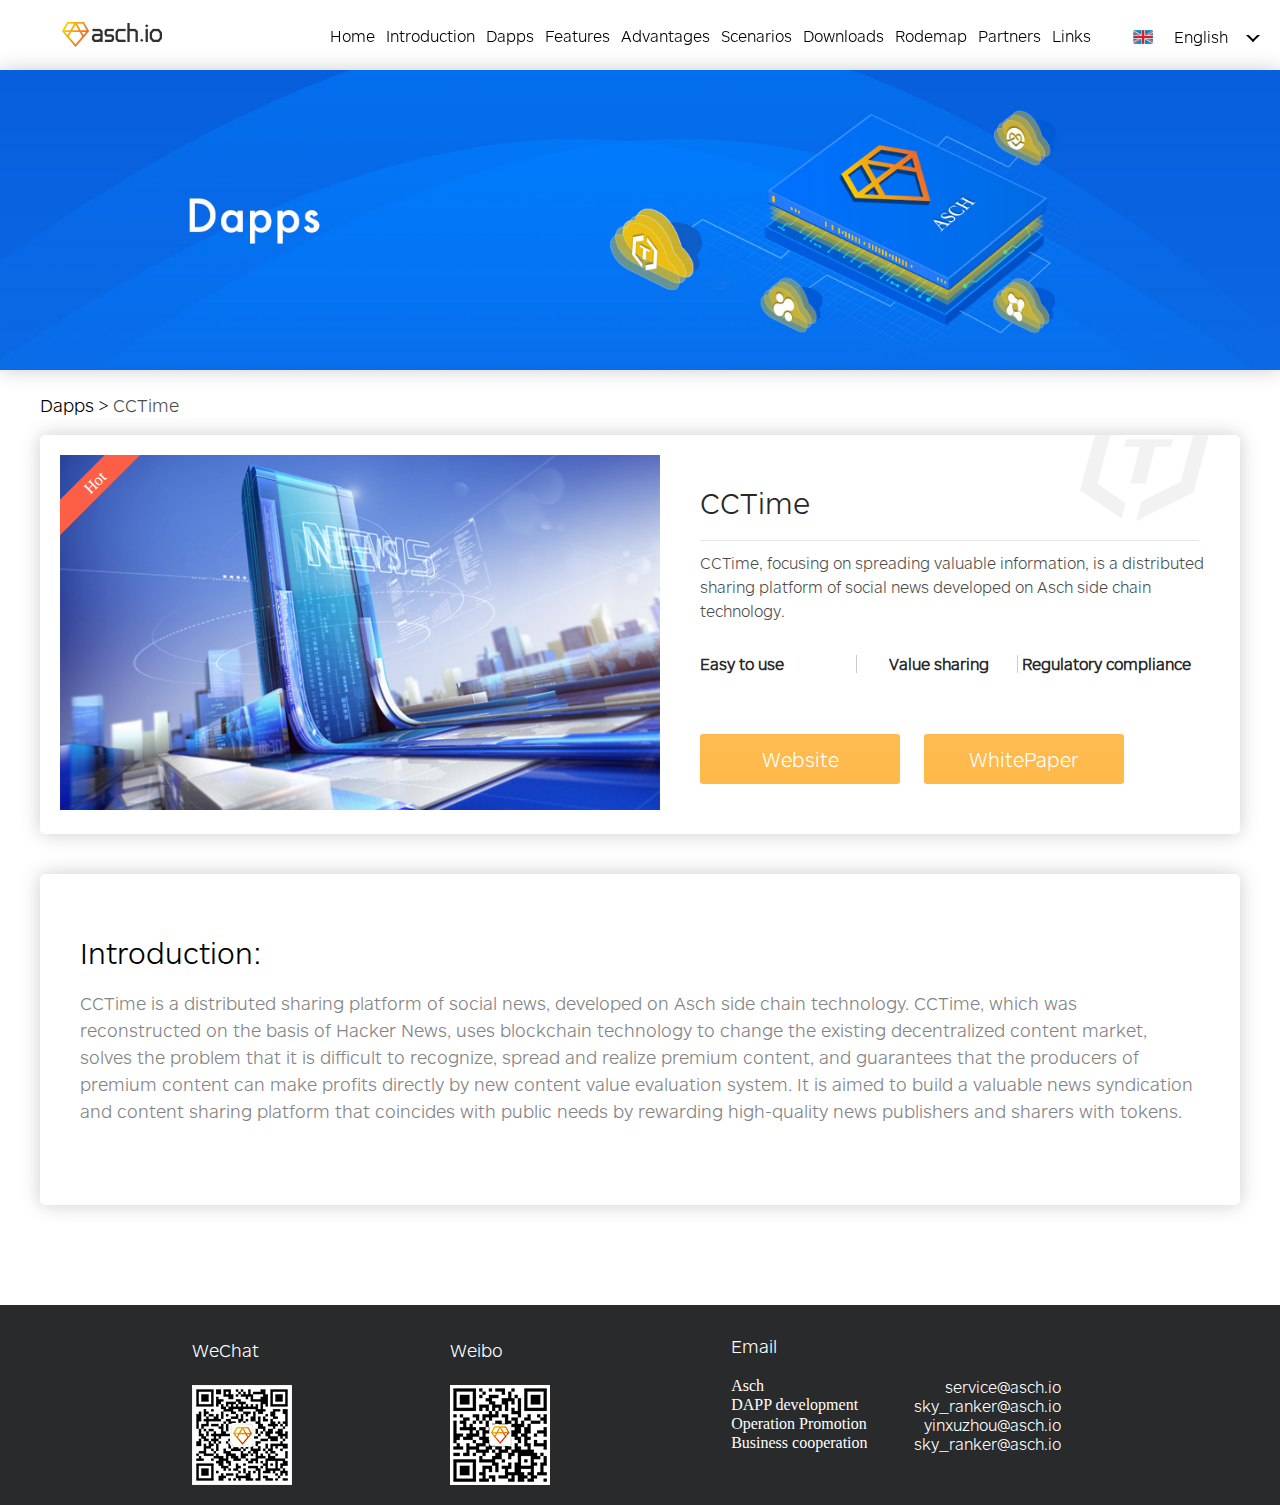
==== dapp1.html @ 0dc02757 "add website2.0.4" ====
<!DOCTYPE html>
<html lang="en">
<head>
    <meta charset="UTF-8">
    <link href="images/favicon.ico" rel="shortcut icon">
    <title>Asch Dapp</title>
    <meta charset="UTF-8" name="keywords" content="阿希,Asch,区块链,智能合约,数字资产发行,区块链应用平台,侧链,区块链开发,区块链js开发">
    <meta name="description"
          content="阿希是一个分布式的区块链应用平台,采用区块链侧链技术,实现区块链js开发、智能合约、数字资产发行等功能.Asch是一个具有前瞻性的、低成本的一站式应用解决方案,相信将成为新一代区块链应用的孵化器.">
    <link rel="stylesheet" href="./css/reset.min.css">
    <link rel="stylesheet" href="./css/commons.min.css">
    <link rel="stylesheet" href="css/application.css">
</head>
<body class="deScroll">
<nav>
    <div class="navContainer">
        <a href="index.html" class="navLeft">
            <span class="navLogo replaceLogoTwo"></span>
        </a>
        <div class="navRight">
            <div class="switchLanguage">
                <button class="simplifiedChinese">中文简体</button>
                <button class="switchToEnglish">English</button>
            </div>
            <ul class="equalThan">
                <li>
                    <a href="index.html#home" id="dappNav1">Home</a>
                </li>
                <li>
                    <a href="index.html#introduction" id="dappNav2">Introduction</a>
                </li>
                <li>
                    <a href="index.html#application" id="dappNav3">Dapps</a>
                </li>
                <li>
                    <a href="index.html#features" id="dappNav4">Features</a>
                </li>
                <li>
                    <a href="index.html#advantages" id="dappNav5">Advantages</a>
                </li>
                <li>
                    <a href="index.html#scenarios" id="dappNav6">Scenarios</a>
                </li>
                <li>
                    <a href="index.html#downloads" id="dappNav7">Downloads</a>
                </li>
                <li>
                    <a href="index.html#timeLine" id="dappNav10">Rodemap</a>
                </li>
                <li>
                    <a href="index.html#media" id="dappNav8">Partners</a>
                </li>
                <li>
                    <a href="index.html#links" id="dappNav9">Links</a>
                </li>
            </ul>
            <div class="switchLanguageBtn">
                <div class="btnContainer">
                    <i class="sjx"></i>
                    <div class="btn1">
                        <i class="btnFlag1">
                            <img src="images/uk.png" alt="national flag">
                        </i>
                        <span class="btnText1">English</span>
                    </div>
                    <div class="btn2">
                        <i class="btnFlag2">
                            <img src="images/china.png" alt="national flag">
                        </i>
                        <span class="btnText2">中文简体</span>
                    </div>
                </div>
            </div>
        </div>
    </div>
</nav>
<div class="applicationContainer">
    <div class="applicationTop">
        <!--<p>Application</p>-->
    </div>
    <div class="applicationCenter">
        <div class="applicationCenterTitle">
            <a class="toHome" href="dapps.html" id="applicationCenterTitle1">Dapps</a>
            <span>></span>
            <a class="toCCtime" href="dapp1.html">CCTime</a>
        </div>
        <div class="applicationContent">
            <div class="applicationContentLeft">
                <img src="images/cctime.jpg" alt="cctime img">
                <span>Hot</span>
            </div>

            <div class="applicationContentRight">

                <i class="cctimeWatermark"></i>
                <span class="contentRightTitle">CCTime</span>

                <p class="applicationDescribe" id="dappDescribe1">CCTime, focusing on spreading valuable information, is a distributed sharing platform of social news developed on Asch side chain technology.</p>

                <ul class="aschSide">
                    <li>
                        <!--<p>Asch</p>-->
                        <p id="aschSide1">Easy to use</p>
                        <span class="rightLine"></span>
                    </li>
                    <li>
                        <!--<p>Asch</p>-->
                        <p id="aschSide2">Value sharing</p>
                        <span class="rightLine"></span>
                    </li>
                    <li>
                        <!--<p>Asch</p>-->
                        <p id="aschSide3">Regulatory compliance</p>
                        <!--<span class="rightLine"></span>-->
                    </li>
                </ul>

                <div class="applicationLinks">
                    <a href="https://cctime.org/" target="_blank" id="websiteText1">Website</a>
                    <a href="http://cctime.oss-cn-beijing.aliyuncs.com/cctime-whitepaper.pdf" target="_blank" id="whitePaper1">WhitePaper</a>
                </div>

            </div>

        </div>

        <div class="applicationIntroduction">
            <span class="applicationIntroductionTitle" id="dappIntroduction1">Introduction:</span>
            <p id="dappIntroductionContent1">CCTime is a distributed sharing platform of social news, developed on Asch side chain technology. CCTime, which was reconstructed on the basis of Hacker News, uses blockchain technology to change the existing decentralized content market, solves the problem that it is difficult to recognize, spread and realize premium content, and guarantees that the producers of premium content can make profits directly by new content value evaluation system. It is aimed to build a valuable news syndication and content sharing platform that coincides with public needs by rewarding high-quality news publishers and sharers with tokens.</p>
        </div>

    </div>
</div>
<footer>
    <div class="footerContainer">
        <div class="footerLeft">
            <div class="footerWeChat">
                <p id="footerLink1">WeChat</p>
                <span></span>
            </div>
            <div class="footerWb">
                <p id="footerLink2">Weibo</p>
                <span></span>
            </div>
        </div>
        <div class="footerRight">
            <p id="footerLink3">Email</p>
            <a href="mailto:@asch.io">
                <i>Asch</i>
                <span>service@asch.io</span>
            </a>
            <a href="mailto:sky_ranker@asch.io">
                <i id="footerEmail2">DAPP development</i>
                <span>sky_ranker@asch.io</span>
            </a>
            <a href="mailto:yinxuzhou@asch.io">
                <i id="footerEmail3">Operation Promotion</i>
                <span>yinxuzhou@asch.io</span>
            </a>
            <a href="mailto:sky_ranker@asch.io">
                <i id="footerEmail4">Business cooperation</i>
                <span>sky_ranker@asch.io</span>
            </a>
        </div>
    </div>

</footer>
<script type="text/javascript" src="js/jquery-1.9.1.min.js"></script>
<script type="text/javascript" src="js/jquery.i18n.properties-1.0.9.js"></script>
<script type="text/javascript" src="js/dappSwitchLanguage.js"></script>
<script type="text/javascript" src="js/application.js"></script>
</body>
</html>
---- css/commons.min.css ----
@media screen and (min-width: 1400px) {
    ::-webkit-scrollbar {
        width: 0;
        height: 0
    }
}

@media screen and (max-width: 1400px) {
    .deScroll {
        min-width: 1200px
    }
}
---- css/application.css ----
body, html {
    width: 100%;
    height: 100%;
    position: relative
}

@font-face {
    font-family: aschFont;
    src: url("../font/Maquette-Light.otf");
}

/*switch language begin*/

.switchLanguageBtn {
    position: absolute;
    top: 18px;
    right: 40px;
    z-index: 9999;
}

.btnContainer {
    position: relative;
    width: 120px;
    height: 34px;
    /*margin: 50px auto;*/
    cursor: pointer;
}

.btnContainer .btn2:hover {
    background: #f7bb59;
}

.btnContainer .btn2 {
    background: #faaa31;
}

.btnContainer .btn1, .btnContainer .btn2 {
    position: relative;
    width: 120px;
    height: 100%;
    margin: 2px 0;
    padding: 0 10px;
    box-sizing: border-box;
}

.btnContainer:hover .btn2 {
    opacity: 1;
    margin-top: 8px;
}

.btnContainer .btn2 {
    position: absolute;
    top: 100%;
    left: 0;
    opacity: 0;
    -webkit-transition: all 0.5s ease-in-out;
    transition: all 0.5s ease-in-out;
}

.btnContainer .btn1 .btnFlag1, .btnContainer .btn2 .btnFlag2 {
    position: absolute;
    top: 2px;
    left: 5px;
    display: inline-block;
    width: 30px;
    height: 34px;
    line-height: 34px;
    /* text-align: left; */
    /* vertical-align: top; */
}

.btnContainer .btn1 .btnFlag1 img, .btnContainer .btn2 .btnFlag2 img {
    width: auto;
    height: 14px;
}

.btnContainer .btn1 span{
    color: #000;
}

.btnContainer .btn2 span{
    color: #fff;
}

.btnContainer .btn1 span, .btnContainer .btn2 span {

    font-size: 16px;
    font-family: aschFont;
    /* vertical-align: sub; */
    display: inline-block;
    height: 34px;
    line-height: 34px;
    vertical-align: top;
}

.btnContainer:hover .sjx {
    top: 15px;
    transform: rotate(-45deg);
    -webkit-transform: rotate(-45deg);
}

.sjx {
    display: inline-block;
    border-right: 2px solid #000;
    border-top: 2px solid #000;
    height: 6px;
    width: 6px;
    /* margin: 50px auto 0; */
    transform: rotate(135deg);
    -webkit-transform: rotate(135deg);
    border-left: 2px solid transparent;
    border-bottom: 2px solid transparent;
    -webkit-transition: all 0.5s ease-in-out;
    transition: all 0.5s ease-in-out;
    cursor: pointer;
    position: absolute;
    right: -20px;
    top: 10px;
}

/*@media screen and (max-width: 500px) {*/
/*.switchLanguageBtn {*/
/*position: fixed;*/
/*top: 20px;*/
/*right: 20px;*/
/*z-index: 9999;*/
/*}*/
/*}*/

/*switch language end*/

nav {
    position: fixed;
    top: 0;
    left: 0;
    width: 100%;
    height: 70px;
    line-height: 70px;
    background: 0 0;
    padding: 0 15%;
    box-sizing: border-box;
    z-index: 1015;
    margin: 0 auto
}

nav .navContainer {
    width: 100%;
    min-width: 1100px
}

nav .navContainer .navLeft {
    display: inline-block;
    height: 50px;
    margin-top: 10px;
    margin-left: 20px;

}

nav .navContainer .navLeft span {
    display: block
}

nav .navContainer .navLeft .navLogo {
    width: 100px;
    height: 25px;
    margin-top: 12px
}

nav .navContainer .navLeft .replaceLogoOne {
    background: url(../images/aschLogo1.png) no-repeat center;
    background-size: cover
}

nav .navContainer .navLeft .replaceLogoTwo {
    background: url(../images/aschLogo1.png) no-repeat center;
    background-size: cover
}

nav .navContainer .navRight {
    position: relative;
    width: 90%;
    min-width: 900px;
    height: 70px;
    text-align: right;
    display: inline-block;
    float: right;
    background: 0 0;
    /*padding-right: 100px;*/
}

nav .navRight .switchLanguage {
    position: absolute;
    left: -20px;
    display: none;
}

nav .navRight .switchLanguage button {
    width: 60px;
    height: 25px;
    vertical-align: middle;
}

nav .navContainer .navRight .equalThan {
    height: 100%;
    font-size: 0;
    display: inline-block;
    padding-right: 168px;
}

nav .navContainer .navRight .equalThan li:hover {
    border-top: 2px solid #ffa81c
}

nav .navContainer .navRight .equalThan li:hover a {
    color: #ffa81c
}

nav .navContainer .navRight .equalThan li {
    height: 68px;
    line-height: 68px;
    text-align: center;
    display: inline-block;
    cursor: pointer;
    font-size: 16px;
    border-top: 2px solid transparent
}

nav .navContainer .navRight .equalThan li a {
    display: block;
    height: 100%;
    color: #000;
    font-size: 18px;
    font-family: aschFont;
    padding-right: 20px
}

nav .navContainer .navRight .moreThan {
    height: 100%;
    font-size: 0;
    display: inline-block;
    padding-right: 168px;
}

nav .navContainer .navRight .moreThan li:hover {
    border-top: 2px solid #ffa81c
}

nav .navContainer .navRight .moreThan li:hover a {
    color: #ffa81c
}

nav .navContainer .navRight .moreThan li {
    height: 68px;
    line-height: 68px;
    text-align: center;
    display: inline-block;
    cursor: pointer;
    font-size: 16px;
    border-top: 2px solid transparent
}

nav .navContainer .navRight .moreThan li a {
    display: block;
    height: 100%;
    color: #000;
    font-size: 18px;
    font-family: aschFont;
    padding-right: 20px;
}

nav .navContainer .navRight .downloadWhitePaper {
    position: absolute;
    top: 26px;
    right: 0;
    border: none;
}

nav .navContainer .navRight .downloadWhitePaperOne:hover {
    background: #23559e;
}

nav .navContainer .navRight .downloadWhitePaperOne {
    width: 120px;
    height: 20px;
    line-height: 20px;
    padding: 0 10px;
    border-radius: 20px;
    font-size: 14px;
    margin-left: 50px;
    color: #fff;
    background: #567fdc;
}

nav .navContainer .navRight .downloadWhitePaperTwo:hover {
    background: #050572;
}

nav .navContainer .navRight .downloadWhitePaperTwo {
    width: 120px;
    height: 20px;
    line-height: 20px;
    padding: 0 10px;
    border-radius: 20px;
    font-size: 14px;
    margin-left: 20px;
    color: #fff;
    background: #1c49ae;
}

@media screen and (max-width: 1910px) {
    nav .navContainer .navRight {
        padding-right: 70px
        /*margin-right: 100px;*/
    }

    nav .navContainer .navRight .downloadWhitePaperOne {
        width: 120px;
        height: 20px;
        padding: 0 10px;
        border-radius: 20px;
        font-size: 14px;
        margin-left: 10px;
        color: #fff;
        background: #567fdc;
        border: none;
    }
}

.applicationContainer {
    width: 100%;

}

.applicationContainer .applicationTop {
    width: 100%;
    height: 400px;
    /*line-height: 300px;*/
    /*background: #fafaf9;*/
    box-shadow: 0 0 20px #ccc;
    /*padding-top: 70px;*/
    margin-top: 70px;
    box-sizing: border-box;
    background: url("../images/allpicationTopBackground.jpg") no-repeat center;
    background-size: cover;
}

@media screen and (max-width: 1910px) {
    .applicationContainer .applicationTop {
        width: 100%;
        height: 300px;
        /*line-height: 300px;*/
        /*background: #fafaf9;*/
        box-shadow: 0 0 20px #ccc;
        /*padding-top: 70px;*/
        margin-top: 70px;
        box-sizing: border-box;
        background: url("../images/allpicationTopBackground.jpg") no-repeat center;
        background-size: cover;
    }
}

.applicationContainer .applicationTop p {
    width: 100%;
    font-size: 48px;
    text-align: center;
    color: #313131;
    height: 100px;
    line-height: 100px;
    /*background: red;*/
}

.applicationContainer .applicationCenter {
    padding-top: 10px;
    padding-bottom: 100px;
    width: 70%;
    margin: 0 auto;
    max-width: 1400px;
     min-width: 1200px;
    box-sizing: border-box;
    /* background: red; */
}

.applicationContainer .applicationCenter .applicationCenterTitle {
    width: 100%;
    height: 50px;
    line-height: 50px;
    text-align: left;
    font-size: 18px;
    color: #000;
    margin-bottom: 5px;
}

.applicationContainer .applicationCenter .applicationCenterTitle .toHome {
    /*opacity: 0.7;*/
    color: #000;
    font-family: aschFont;
}

.applicationContainer .applicationCenter .applicationCenterTitle .toCCtime {
    opacity: 0.7;
    filter: alpha(opacity=70);
    color: #000;
    font-family: aschFont;
}

.applicationContainer .applicationCenter .applicationContent {
    width: 100%;
    padding: 20px;
    box-sizing: border-box;
    box-shadow: 0 0 20px #ccc;
    border-radius: 5px;
    display: -webkit-flex;
    display: flex;
    -webkit-justify-content: space-between;
    justify-content: space-between;
    overflow: hidden;
}

.applicationContainer .applicationCenter .applicationContent .applicationContentLeft {
    width: 650px;
    position: relative;
    overflow: hidden;
}

.applicationContainer .applicationCenter .applicationContent .applicationContentLeft img {
    width: 100%;
}

.applicationContainer .applicationCenter .applicationContent .applicationContentLeft span {
    width: 150px;
    height: 25px;
    line-height: 25px;
    top: 15px;
    left: -40px;
    background: #fc5f45;
    position: absolute;
    color: #fff;
    -webkit-transform: rotate(-45deg);
    transform: rotate(-45deg);
    text-align: center;
    z-index: 3;
}

.applicationContainer .applicationCenter .applicationContent .applicationContentRight {
    width: 600px;
    position: relative;
}

.applicationContainer .applicationCenter .applicationContent .applicationContentRight i.cctimeWatermark {
    position: absolute;
    display: block;
    width: 130px;
    height: 87px;
    right: 10px;
    top: -21px;
    background: url("../images/watermark1.png") no-repeat center;
    background-size: cover;
}

.applicationContainer .applicationCenter .applicationContent .applicationContentRight i.koumeiWatermark {
    position: absolute;
    display: block;
    width: 100px;
    height: 73px;
    right: 10px;
    top: -21px;
    background: url("../images/watermark2.png") no-repeat center;
    background-size: cover;
}

.applicationContainer .applicationCenter .applicationContent .applicationContentRight i.bangWatermark {
    position: absolute;
    display: block;
    width: 111px;
    height: 78px;
    right: 10px;
    top: -21px;
    background: url("../images/watermark3.png") no-repeat center;
    background-size: cover;
}

.applicationContainer .applicationCenter .applicationContent .applicationContentRight i.helloWatermark {
    position: absolute;
    display: block;
    width: 113px;
    height: 90px;
    right: 10px;
    top: -21px;
    background: url("../images/watermark4.png") no-repeat center;
    background-size: cover;
}

.applicationContainer .applicationCenter .applicationContent .applicationContentRight i.dreamWatermark {
    position: absolute;
    display: block;
    width: 113px;
    height: 81px;
    right: 10px;
    top: -21px;
    background: url("../images/watermark5.png") no-repeat center;
    background-size: cover;
}

.applicationContainer .applicationCenter .applicationContent .applicationContentRight i.subSpaceWatermark {
    position: absolute;
    display: block;
    width: 148px;
    height: 75px;
    right: 10px;
    top: -21px;
    background: url("../images/watermark6.png") no-repeat center;
    background-size: cover;
}

.applicationContainer .applicationCenter .applicationContent .applicationContentRight i.dogWatermark {
    position: absolute;
    display: block;
    width: 105px;
    height: 88px;
    right: 10px;
    top: -21px;
    background: url("../images/watermark7.png") no-repeat center;
    background-size: cover;
}

.applicationContainer .applicationCenter .applicationContent .applicationContentRight .contentRightTitle {
    display: block;
    width: 96%;
    text-align: left;
    color: #282828;
    font-size: 30px;
    font-family: aschFont;
    line-height: 75px;
    margin-bottom: 10px;
    margin-top: 10px;
    border-bottom: 1px solid #e5e5e5;
    font-weight: 500;
}

.applicationContainer .applicationCenter .applicationContent .applicationContentRight .applicationDescribe {
    /*padding-right: 30px;*/
    line-height: 24px;
    color: #000;
    opacity: 0.7;
    filter: alpha(opacity=70);
    font-family: aschFont;
}

.applicationContainer .applicationCenter .applicationContent .applicationContentRight .aschSide {
    width: 100%;
    padding-right: 30px;
    box-sizing: border-box;
    /*background: red;*/
    margin: 30px 0 20px 0;
}

.applicationContainer .applicationCenter .applicationContent .applicationContentRight .aschSide li {
    position: relative;
    width: 32%;
    display: inline-block;
}

.applicationContainer .applicationCenter .applicationContent .applicationContentRight .aschSide li p:nth-child(1) {
    color: #282828;
    font-size: 16px;
    font-family: aschFont;
    line-height: 22px;
    font-weight: bold;
    white-space: nowrap;
    text-align: center;
}

.applicationContainer .applicationCenter .applicationContent .applicationContentRight .aschSide li p:nth-child(2) {
    color: #848484;
    font-size: 14px;
    line-height: 22px;
    font-family: aschFont;

}

.applicationContainer .applicationCenter .applicationContent .applicationContentRight .aschSide li:nth-child(1) p{
    text-align: left;
}

.applicationContainer .applicationCenter .applicationContent .applicationContentRight .aschSide li:nth-child(3) p{
    text-align: right;
}

.applicationContainer .applicationCenter .applicationContent .applicationContentRight .aschSide li span {
    position: absolute;
    display: block;
    width: 1px;
    height: 80%;
    background: #ccc;
    right: 0px;
    top: 10%;
}

.applicationContainer .applicationCenter .applicationContent .applicationContentRight .applicationLinks {
    position: absolute;
    bottom: 30px;
    left: 0px;
    margin-top: 55px;
    /*display: -webkit-flex;*/
    /*display: flex;*/
    /*-webkit-justify-content: space-between;*/
    /*justify-content: space-between;*/
    padding-right: 40px;
}

.applicationContainer .applicationCenter .applicationContent .applicationContentRight .applicationLinks a:nth-child(2) {
    margin-left: 20px;
}

.applicationContainer .applicationCenter .applicationContent .applicationContentRight .applicationLinks a:hover {
    background: linear-gradient(to bottom, #febb50, #e18e08);
}

.applicationContainer .applicationCenter .applicationContent .applicationContentRight .applicationLinks a {
    display: inline-block;
    width: 200px;
    height: 50px;
    line-height: 50px;
    text-align: center;
    background: linear-gradient(to bottom, #febb50, #feb949);
    border-radius: 3px;
    color: #fff;
    font-size: 20px;
    font-family: aschFont;
}

.applicationContainer .applicationCenter .applicationIntroduction {
    width: 100%;
    padding: 60px 40px;
    box-shadow: 0 0 20px #ccc;
    border-radius: 5px;
    box-sizing: border-box;
    margin-top: 40px;
}

.applicationContainer .applicationCenter .applicationIntroduction span {
    display: block;
    font-size: 30px;
    color: #000;
    font-family: aschFont;
    margin-bottom: 20px;
}

.applicationContainer .applicationCenter .applicationIntroduction p {
    display: block;
    font-size: 18px;
    line-height: 27px;
    color: #848484;
    font-family: aschFont;
    margin-bottom: 20px;
}

footer {
    position: relative;
    width: 100%;
    height: 200px;
    padding: 30px 0;
    box-sizing: border-box;
    background: #282a2b;
}

footer .footerContainer {
    position: relative;
    width: 70%;
    margin: 0 auto;
    max-width: 1400px;
}

footer .footerLeft {
    width: 40%;
    display: -webkit-flex;
    display: flex;
    -webkit-justify-content: space-between;
    justify-content: space-between
}

footer .footerLeft p {
    color: #fff;
    height: 30px;
    line-height: 30px;
    font-size: 18px;
    text-align: left;
    margin-bottom: 20px
}

footer .footerLeft .footerWeChat p {
    width: 100%;
    font-family: aschFont;
}

footer .footerLeft .footerWeChat span {
    display: block;
    width: 100px;
    height: 100px;
    background: url(../images/weChat.png) no-repeat center;
    background-size: cover
}

footer .footerLeft .footerWb p {
    width: 100%;
    font-family: aschFont;
}

footer .footerLeft .footerWb span {
    display: block;
    width: 100px;
    height: 100px;
    background: url(../images/weibo.png) no-repeat center;
    background-size: cover
}

/*footer .footerRight a:nth-child(2):hover i {*/
/*display: inline-block;*/
/*width: 14px;*/
/*height: 10px;*/
/*background: url(../images/emailIcon2.png) no-repeat center;*/
/*background-size: cover;*/
/*vertical-align: baseline;*/
/*margin-right: 10px*/
/*}*/

footer .footerRight a:hover span {
    color: #ffa81c
}

footer .footerRight a:hover i {
    color: #ffa81c
}

footer .footerRight a i {
    color: #fff
}


footer .footerRight a{
    display: block;
    width: 330px;
    overflow: hidden;
}

footer .footerRight {
    display: inline-block;
    position: absolute;
    top: 0;
    right: 3%
}

footer .footerRight p {
    color: #fff;
    font-size: 18px;
    margin-bottom: 20px;
    font-family: aschFont;
}

/*footer .footerRight a:nth-child(2) i {*/
/*display: inline-block;*/
/*width: 14px;*/
/*height: 10px;*/
/*background: url(../images/emailIcon.png) no-repeat center;*/
/*background-size: cover;*/
/*vertical-align: baseline;*/
/*margin-right: 10px*/
/*}*/

footer .footerRight span {
    color: #fff;
    font-family: aschFont;
    margin-left: 10px;
    float: right;
}


@media screen and (max-width: 1910px){
    .applicationContainer .applicationCenter .applicationContent .applicationContentLeft{
        width: 600px;
    }
    .applicationContainer .applicationCenter .applicationContent .applicationContentRight{
        width: 520px;
    }
    nav .navContainer .navLeft{
        margin-left:-130px;
    }
    nav .navContainer .navRight .equalThan li a {
        display: block;
        height: 100%;
        color: #000;
        font-size: 16px;
        font-family: aschFont;
        padding-right: 11px;
    }

    .switchLanguageBtn {
        position: absolute;
        top: 18px;
        right: 54px;
        z-index: 9999;
    }

    nav .navContainer .navRight .moreThan li a {
        display: block;
        height: 100%;
        color: #000;
        font-size: 16px;
        font-family: aschFont;
        padding-right: 11px;
    }

    nav .navContainer .navRight {
        padding-right: 40px;
    }


    nav .navContainer .navRight .moreThan {
        height: 100%;
        font-size: 0;
        display: inline-block;
        padding-right: 150px;
    }

    nav .navContainer .navRight .equalThan{
        padding-right: 150px;
    }
}
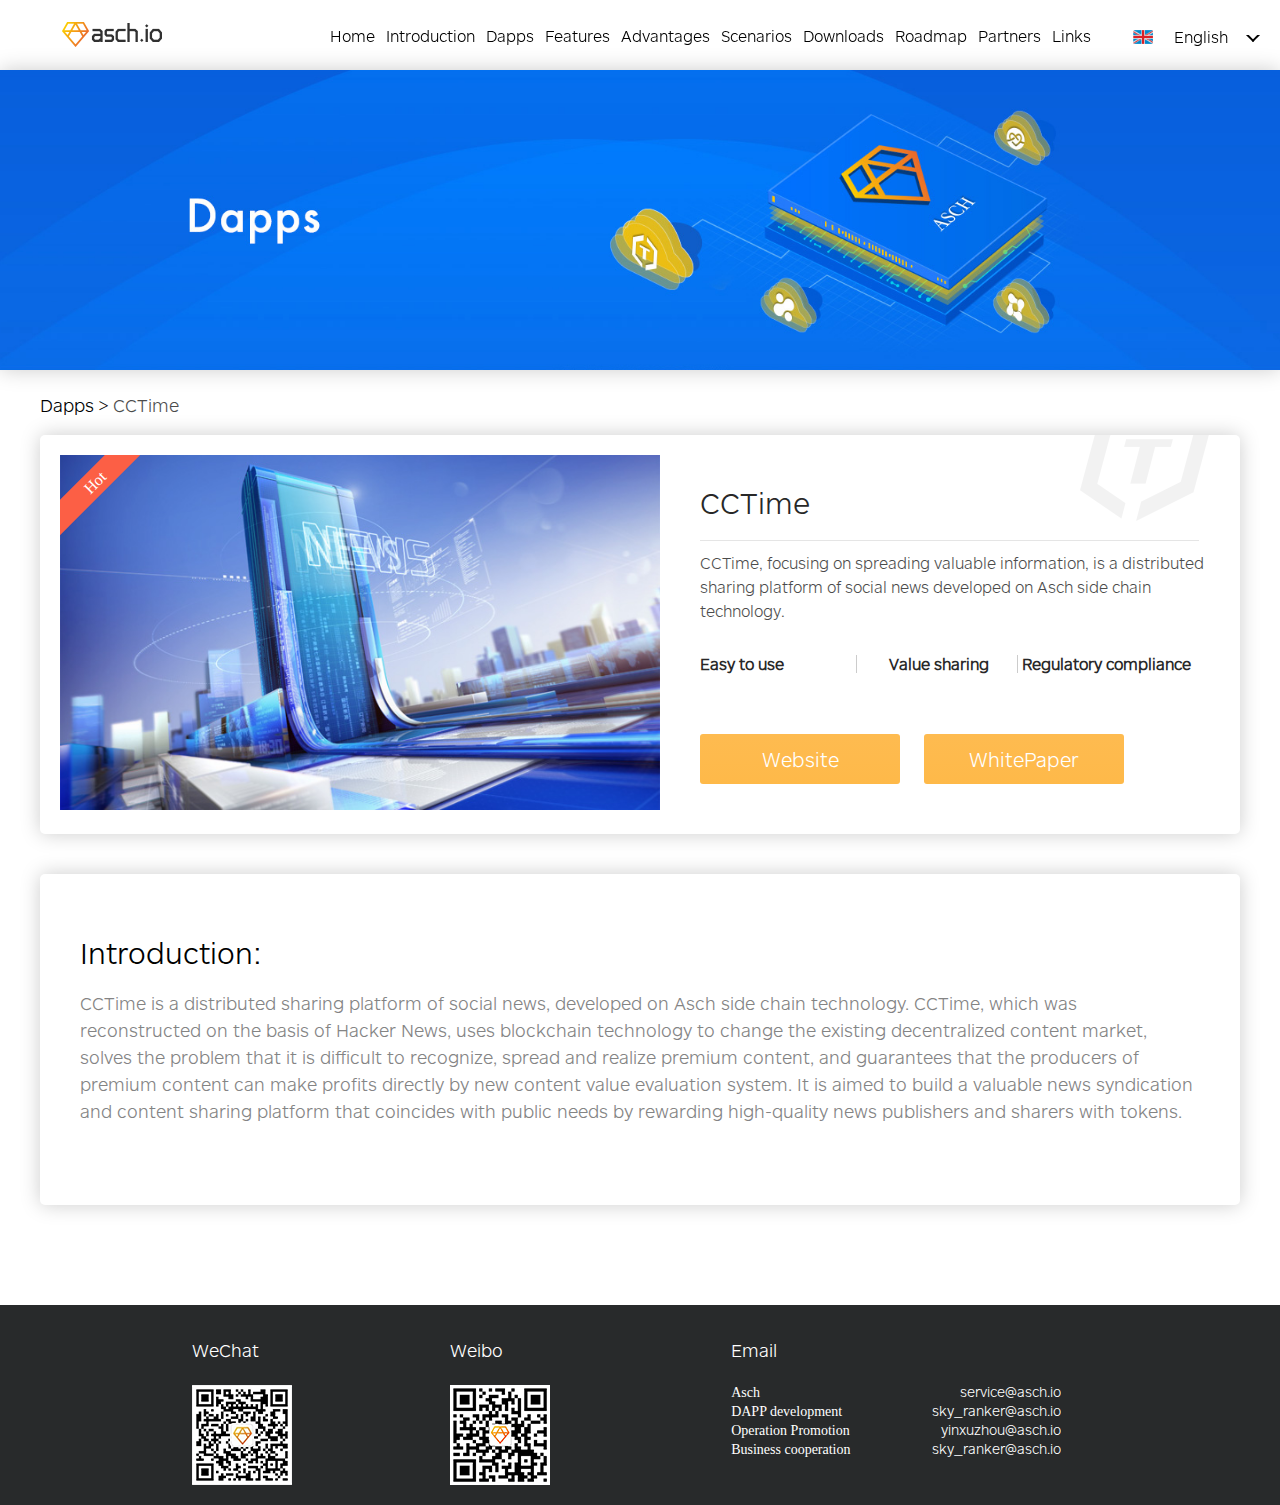
==== commit 309159e8: "small change" ====
--- a/dapp1.html
+++ b/dapp1.html
@@ -45,7 +45,7 @@
                     <a href="index.html#downloads" id="dappNav7">Downloads</a>
                 </li>
                 <li>
-                    <a href="index.html#timeLine" id="dappNav10">Rodemap</a>
+                    <a href="index.html#timeLine" id="dappNav10">Roadmap</a>
                 </li>
                 <li>
                     <a href="index.html#media" id="dappNav8">Partners</a>
--- a/css/commons.min.css
+++ b/css/commons.min.css
@@ -9,4 +9,110 @@
     .deScroll {
         min-width: 1200px
     }
-}+}
+
+footer {
+    position: relative;
+    width: 100%;
+    height: 200px;
+    padding: 30px 0;
+    box-sizing: border-box;
+    background: #282a2b;
+}
+
+footer .footerContainer {
+    position: relative;
+    width: 70%;
+    margin: 0 auto;
+    max-width: 1400px;
+}
+
+footer .footerLeft {
+    width: 40%;
+    display: -webkit-flex;
+    display: flex;
+    -webkit-justify-content: space-between;
+    justify-content: space-between
+}
+
+footer .footerLeft p {
+    color: #fff;
+    height: 30px;
+    line-height: 30px;
+    font-size: 18px;
+    text-align: left;
+    margin-bottom: 20px
+}
+
+footer .footerLeft .footerWeChat p {
+    width: 100%;
+    font-family: aschFont;
+}
+
+footer .footerLeft .footerWeChat span {
+    display: block;
+    width: 100px;
+    height: 100px;
+    background: url(../images/weChat.png) no-repeat center;
+    background-size: cover
+}
+
+footer .footerLeft .footerWb p {
+    width: 100%;
+    font-family: aschFont;
+}
+
+footer .footerLeft .footerWb span {
+    display: block;
+    width: 100px;
+    height: 100px;
+    background: url(../images/weibo.png) no-repeat center;
+    background-size: cover
+}
+
+
+footer .footerRight a:hover span {
+    color: #ffa81c
+}
+
+footer .footerRight a:hover i {
+    color: #ffa81c
+}
+
+footer .footerRight a i {
+    color: #fff;
+    font-size: 14px;
+    line-height: 18px;
+}
+
+footer .footerRight a {
+    display: block;
+    width: 330px;
+    overflow: hidden;
+}
+
+footer .footerRight {
+    display: inline-block;
+    position: absolute;
+    top: 0;
+    right: 3%
+}
+
+footer .footerRight p {
+    color: #fff;
+    font-size: 18px;
+    margin-bottom: 18px;
+    font-family: aschFont;
+    line-height: 30px;
+}
+
+
+footer .footerRight span {
+    color: #fff;
+    font-family: aschFont;
+    margin-left: 10px;
+    float: right;
+    font-size: 14px;
+}
+
+
--- a/css/application.css
+++ b/css/application.css
@@ -664,115 +664,105 @@
     background: #282a2b;
 }
 
-footer .footerContainer {
-    position: relative;
-    width: 70%;
-    margin: 0 auto;
-    max-width: 1400px;
-}
-
-footer .footerLeft {
-    width: 40%;
-    display: -webkit-flex;
-    display: flex;
-    -webkit-justify-content: space-between;
-    justify-content: space-between
-}
-
-footer .footerLeft p {
-    color: #fff;
-    height: 30px;
-    line-height: 30px;
-    font-size: 18px;
-    text-align: left;
-    margin-bottom: 20px
-}
-
-footer .footerLeft .footerWeChat p {
-    width: 100%;
-    font-family: aschFont;
-}
-
-footer .footerLeft .footerWeChat span {
-    display: block;
-    width: 100px;
-    height: 100px;
-    background: url(../images/weChat.png) no-repeat center;
-    background-size: cover
-}
-
-footer .footerLeft .footerWb p {
-    width: 100%;
-    font-family: aschFont;
-}
-
-footer .footerLeft .footerWb span {
-    display: block;
-    width: 100px;
-    height: 100px;
-    background: url(../images/weibo.png) no-repeat center;
-    background-size: cover
-}
-
-/*footer .footerRight a:nth-child(2):hover i {*/
-/*display: inline-block;*/
-/*width: 14px;*/
-/*height: 10px;*/
-/*background: url(../images/emailIcon2.png) no-repeat center;*/
-/*background-size: cover;*/
-/*vertical-align: baseline;*/
-/*margin-right: 10px*/
-/*}*/
-
-footer .footerRight a:hover span {
-    color: #ffa81c
-}
-
-footer .footerRight a:hover i {
-    color: #ffa81c
-}
-
-footer .footerRight a i {
-    color: #fff
-}
-
-
-footer .footerRight a{
-    display: block;
-    width: 330px;
-    overflow: hidden;
-}
-
-footer .footerRight {
-    display: inline-block;
-    position: absolute;
-    top: 0;
-    right: 3%
-}
-
-footer .footerRight p {
-    color: #fff;
-    font-size: 18px;
-    margin-bottom: 20px;
-    font-family: aschFont;
-}
-
-/*footer .footerRight a:nth-child(2) i {*/
-/*display: inline-block;*/
-/*width: 14px;*/
-/*height: 10px;*/
-/*background: url(../images/emailIcon.png) no-repeat center;*/
-/*background-size: cover;*/
-/*vertical-align: baseline;*/
-/*margin-right: 10px*/
-/*}*/
-
-footer .footerRight span {
-    color: #fff;
-    font-family: aschFont;
-    margin-left: 10px;
-    float: right;
-}
+/*footer .footerContainer {*/
+    /*position: relative;*/
+    /*width: 70%;*/
+    /*margin: 0 auto;*/
+    /*max-width: 1400px;*/
+/*}*/
+
+/*footer .footerLeft {*/
+    /*width: 40%;*/
+    /*display: -webkit-flex;*/
+    /*display: flex;*/
+    /*-webkit-justify-content: space-between;*/
+    /*justify-content: space-between*/
+/*}*/
+
+/*footer .footerLeft p {*/
+    /*color: #fff;*/
+    /*height: 30px;*/
+    /*line-height: 30px;*/
+    /*font-size: 18px;*/
+    /*text-align: left;*/
+    /*margin-bottom: 20px*/
+/*}*/
+
+/*footer .footerLeft .footerWeChat p {*/
+    /*width: 100%;*/
+    /*font-family: aschFont;*/
+/*}*/
+
+/*footer .footerLeft .footerWeChat span {*/
+    /*display: block;*/
+    /*width: 100px;*/
+    /*height: 100px;*/
+    /*background: url(../images/weChat.png) no-repeat center;*/
+    /*background-size: cover*/
+/*}*/
+
+/*footer .footerLeft .footerWb p {*/
+    /*width: 100%;*/
+    /*font-family: aschFont;*/
+/*}*/
+
+/*footer .footerLeft .footerWb span {*/
+    /*display: block;*/
+    /*width: 100px;*/
+    /*height: 100px;*/
+    /*background: url(../images/weibo.png) no-repeat center;*/
+    /*background-size: cover*/
+/*}*/
+
+/*!*footer .footerRight a:nth-child(2):hover i {*!*/
+/*!*display: inline-block;*!*/
+/*!*width: 14px;*!*/
+/*!*height: 10px;*!*/
+/*!*background: url(../images/emailIcon2.png) no-repeat center;*!*/
+/*!*background-size: cover;*!*/
+/*!*vertical-align: baseline;*!*/
+/*!*margin-right: 10px*!*/
+/*!*}*!*/
+
+/*footer .footerRight a:hover span {*/
+    /*color: #ffa81c*/
+/*}*/
+
+/*footer .footerRight a:hover i {*/
+    /*color: #ffa81c*/
+/*}*/
+
+/*footer .footerRight a i {*/
+    /*color: #fff*/
+/*}*/
+
+
+/*footer .footerRight a{*/
+    /*display: block;*/
+    /*width: 330px;*/
+    /*overflow: hidden;*/
+/*}*/
+
+/*footer .footerRight {*/
+    /*display: inline-block;*/
+    /*position: absolute;*/
+    /*top: 0;*/
+    /*right: 3%*/
+/*}*/
+
+/*footer .footerRight p {*/
+    /*color: #fff;*/
+    /*font-size: 18px;*/
+    /*margin-bottom: 20px;*/
+    /*font-family: aschFont;*/
+/*}*/
+
+/*footer .footerRight span {*/
+    /*color: #fff;*/
+    /*font-family: aschFont;*/
+    /*margin-left: 10px;*/
+    /*float: right;*/
+/*}*/
 
 
 @media screen and (max-width: 1910px){
